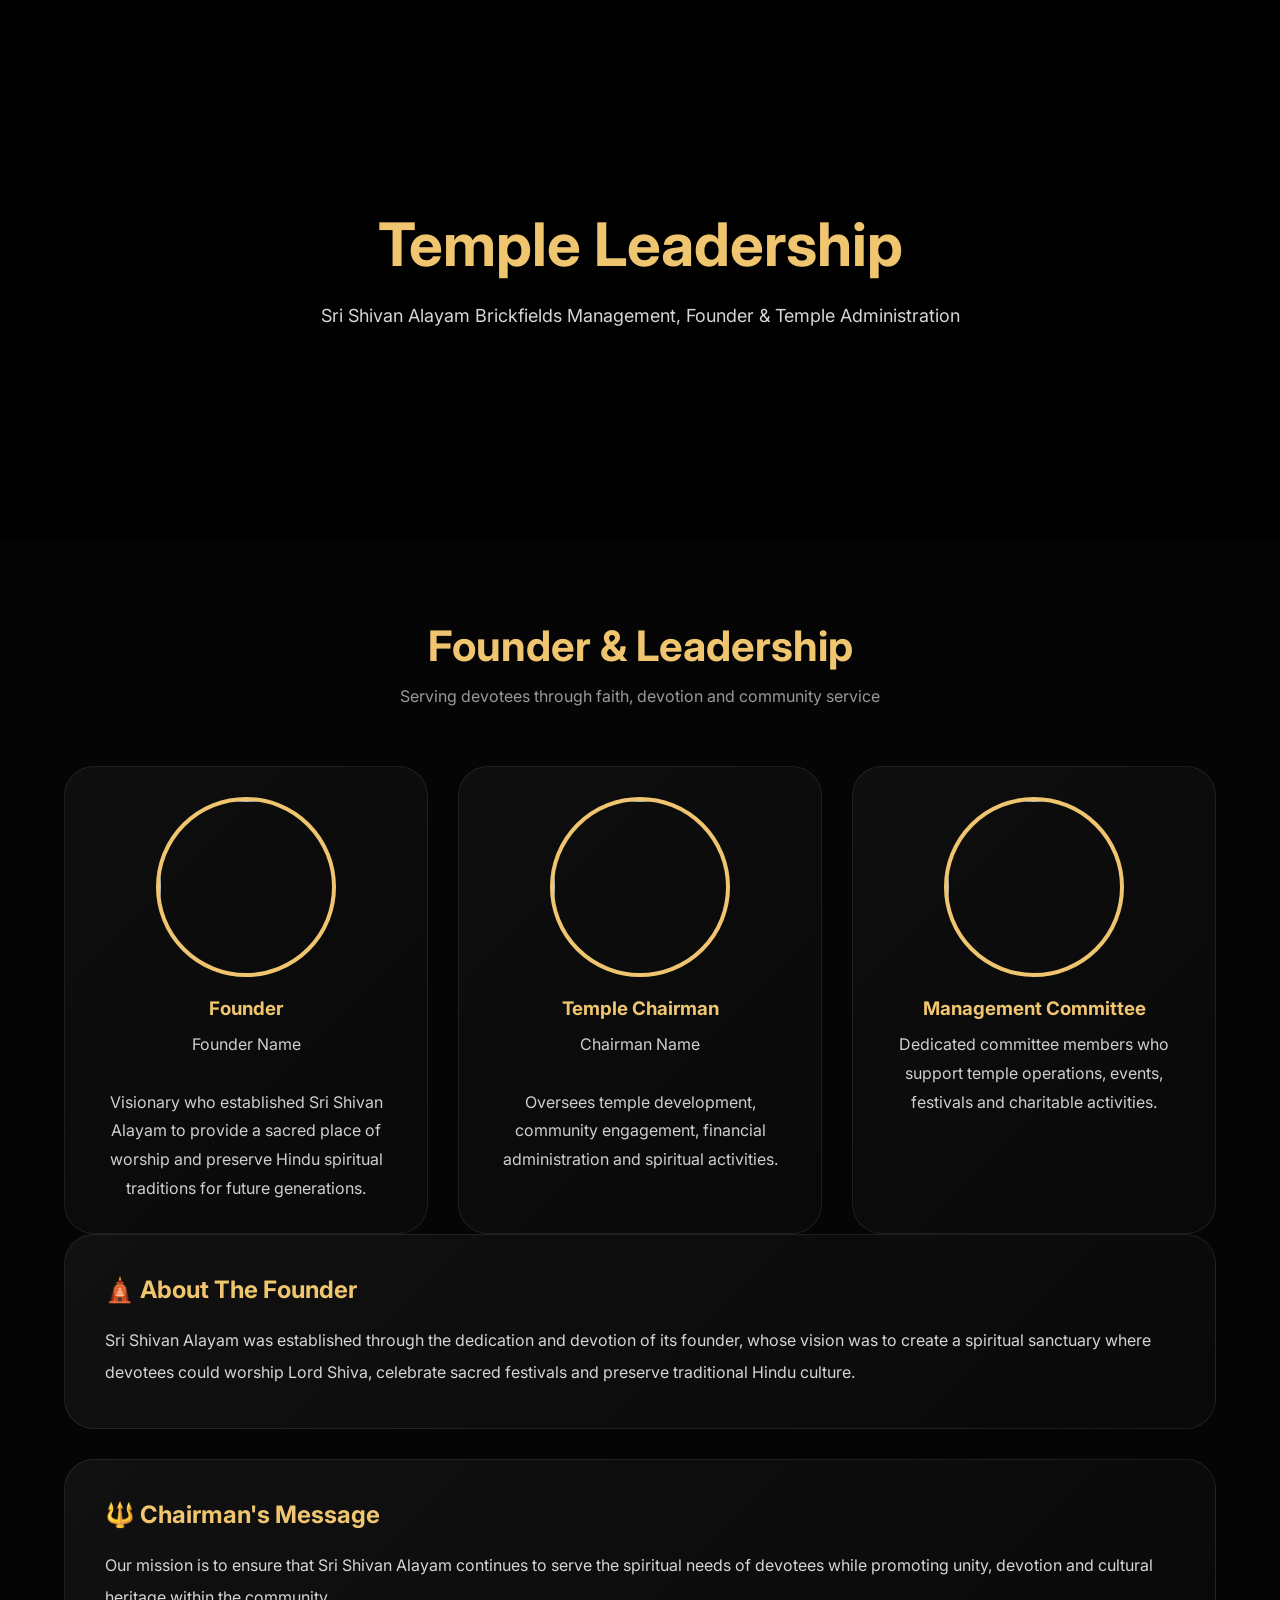
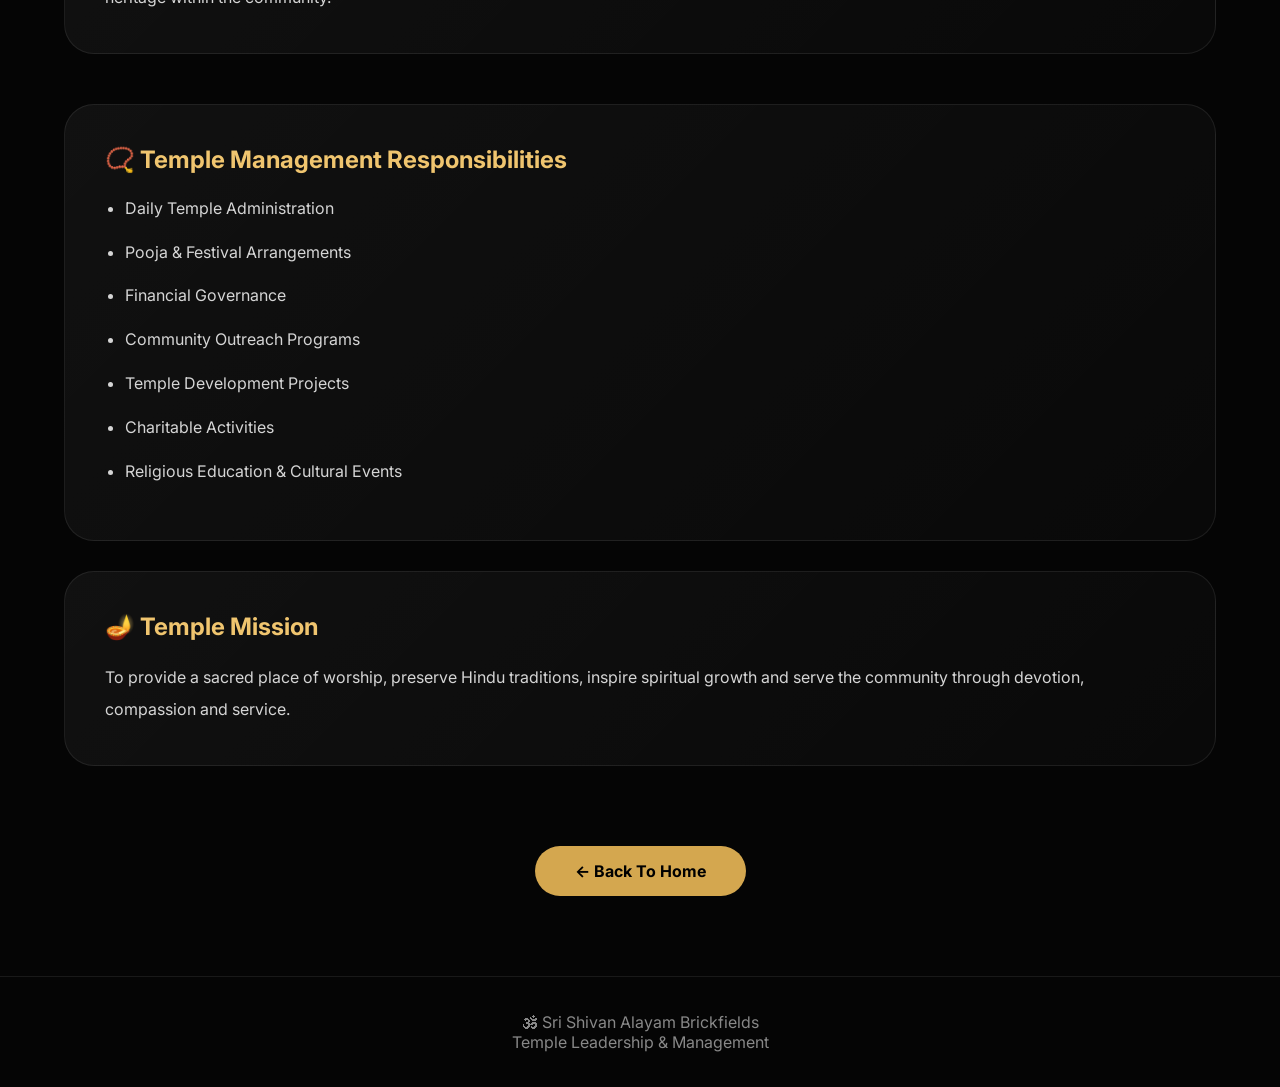
==== management.html @ 4858004a "management.html" ====
<!DOCTYPE html>
<html lang="en">

<head>

<meta charset="UTF-8">
<meta name="viewport" content="width=device-width, initial-scale=1.0">

<title>Temple Leadership & Management | Sri Shivan Alayam</title>

<link href="https://fonts.googleapis.com/css2?family=Inter:wght@300;400;500;600;700;800&display=swap" rel="stylesheet">

<style>

*{
margin:0;
padding:0;
box-sizing:border-box;
font-family:'Inter',sans-serif;
}

body{
background:#050505;
color:white;
overflow-x:hidden;
}

.header{

height:60vh;

background:
linear-gradient(
rgba(0,0,0,0.75),
rgba(0,0,0,0.85)
),
url('shivan.png');

background-size:cover;
background-position:center;

display:flex;
justify-content:center;
align-items:center;
flex-direction:column;

text-align:center;
padding:20px;
}

.header h1{

font-size:60px;
color:#f0c56f;

margin-bottom:20px;
}

.header p{

max-width:800px;

color:#d6d6d6;

font-size:18px;
line-height:1.8;
}

.container{

width:90%;
max-width:1200px;

margin:auto;

padding:80px 0;
}

.section-title{

font-size:42px;
color:#f0c56f;

text-align:center;

margin-bottom:15px;
}

.section-sub{

text-align:center;

color:#999;

margin-bottom:60px;
}

.card{

background:
linear-gradient(
135deg,
rgba(255,255,255,0.05),
rgba(255,255,255,0.02)
);

border:
1px solid rgba(255,255,255,0.08);

padding:40px;

border-radius:30px;

margin-bottom:30px;
}

.card h2{

color:#f0c56f;

margin-bottom:20px;
}

.card p{

line-height:2;
color:#d5d5d5;
}

.leaders{

display:grid;

grid-template-columns:
repeat(auto-fit,minmax(300px,1fr));

gap:30px;
}

.leader{

background:
linear-gradient(
135deg,
rgba(255,255,255,0.04),
rgba(255,255,255,0.02)
);

border:
1px solid rgba(255,255,255,0.08);

border-radius:30px;

padding:30px;

text-align:center;

transition:0.4s;
}

.leader:hover{

transform:translateY(-10px);

border:
1px solid rgba(240,197,111,0.3);
}

.leader img{

width:180px;
height:180px;

border-radius:50%;

object-fit:cover;

border:4px solid #f0c56f;

margin-bottom:20px;
}

.leader h3{

color:#f0c56f;

margin-bottom:10px;
}

.leader p{

color:#cfcfcf;
line-height:1.8;
}

.committee{

margin-top:50px;
}

.committee ul{

padding-left:20px;
}

.committee li{

margin-bottom:15px;
line-height:1.8;
color:#d5d5d5;
}

.back-btn{

display:inline-block;

margin-top:50px;

padding:15px 40px;

background:#d4a74f;

color:black;

text-decoration:none;

border-radius:50px;

font-weight:700;
}

.center{

text-align:center;
}

footer{

text-align:center;

padding:35px;

border-top:
1px solid rgba(255,255,255,0.08);

color:#888;
}

@media(max-width:768px){

.header h1{

font-size:40px;
}

.section-title{

font-size:32px;
}

}

</style>

</head>

<body>

<div class="header">

<h1>
Temple Leadership
</h1>

<p>
Sri Shivan Alayam Brickfields
Management, Founder & Temple Administration
</p>

</div>

<div class="container">

<h2 class="section-title">
Founder & Leadership
</h2>

<p class="section-sub">
Serving devotees through faith, devotion and community service
</p>

<div class="leaders">

<div class="leader">

<img src="founder.jpg">

<h3>
Founder
</h3>

<p>

Founder Name

<br><br>

Visionary who established Sri Shivan Alayam to provide a sacred place of worship and preserve Hindu spiritual traditions for future generations.

</p>

</div>

<div class="leader">

<img src="chairman.jpg">

<h3>
Temple Chairman
</h3>

<p>

Chairman Name

<br><br>

Oversees temple development, community engagement, financial administration and spiritual activities.

</p>

</div>

<div class="leader">

<img src="committee.jpg">

<h3>
Management Committee
</h3>

<p>

Dedicated committee members who support temple operations, events, festivals and charitable activities.

</p>

</div>

</div>

<div class="card">

<h2>
🛕 About The Founder
</h2>

<p>

Sri Shivan Alayam was established through the dedication and devotion of its founder, whose vision was to create a spiritual sanctuary where devotees could worship Lord Shiva, celebrate sacred festivals and preserve traditional Hindu culture.

</p>

</div>

<div class="card">

<h2>
🔱 Chairman's Message
</h2>

<p>

Our mission is to ensure that Sri Shivan Alayam continues to serve the spiritual needs of devotees while promoting unity, devotion and cultural heritage within the community.

</p>

</div>

<div class="card committee">

<h2>
📿 Temple Management Responsibilities
</h2>

<ul>

<li>Daily Temple Administration</li>

<li>Pooja & Festival Arrangements</li>

<li>Financial Governance</li>

<li>Community Outreach Programs</li>

<li>Temple Development Projects</li>

<li>Charitable Activities</li>

<li>Religious Education & Cultural Events</li>

</ul>

</div>

<div class="card">

<h2>
🪔 Temple Mission
</h2>

<p>

To provide a sacred place of worship, preserve Hindu traditions, inspire spiritual growth and serve the community through devotion, compassion and service.

</p>

</div>

<div class="center">

<a href="index.html" class="back-btn">

← Back To Home

</a>

</div>

</div>

<footer>

🕉 Sri Shivan Alayam Brickfields

<br>

Temple Leadership & Management

</footer>

</body>

</html>
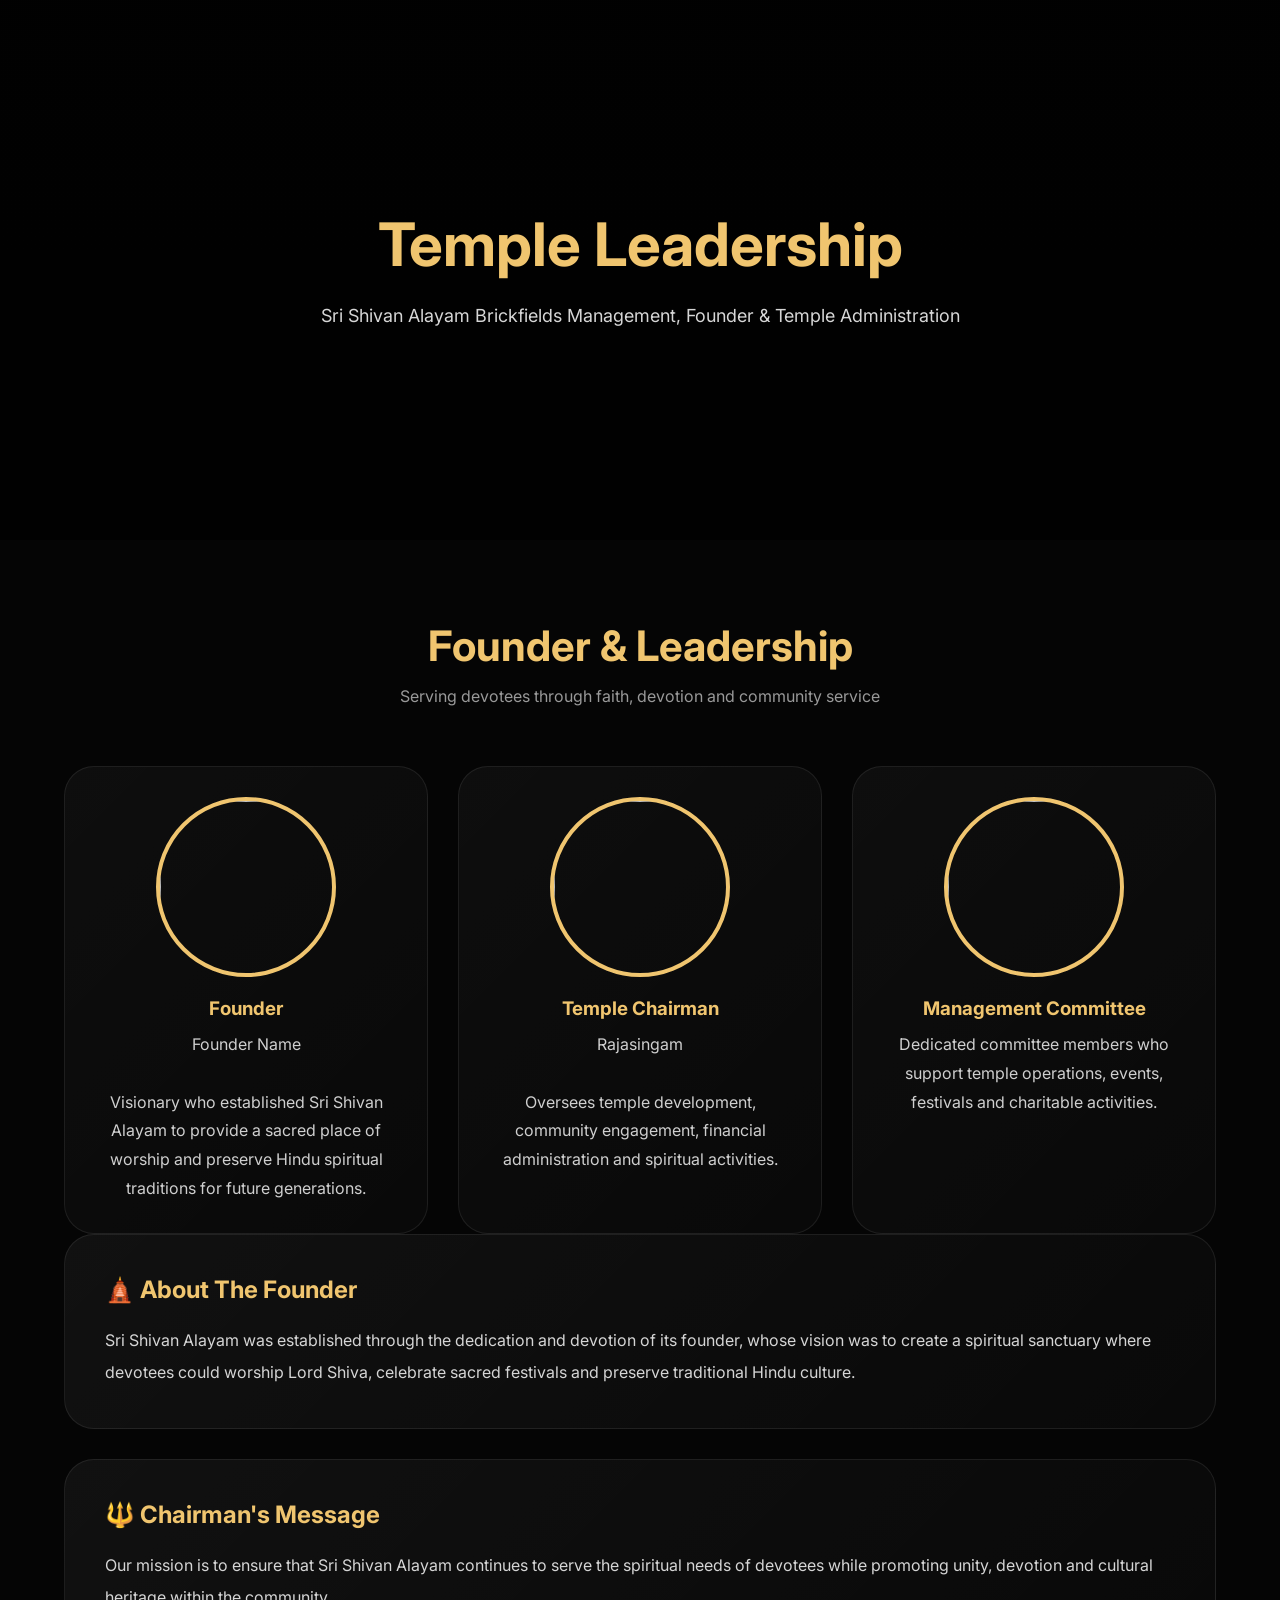
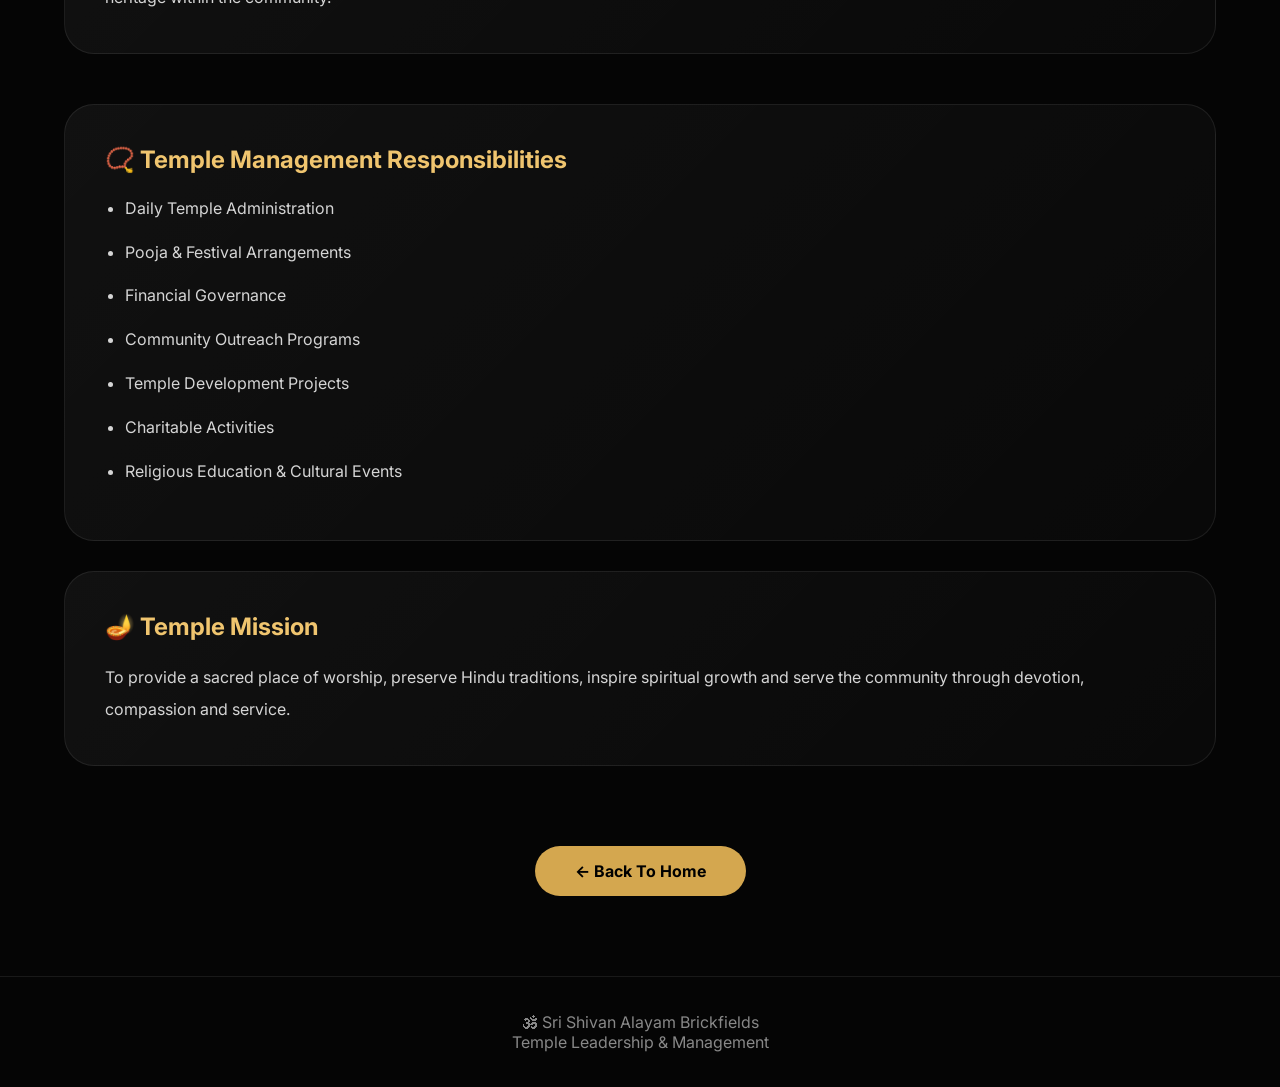
==== commit 3ff97f55: "management.html" ====
--- a/management.html
+++ b/management.html
@@ -313,7 +313,7 @@
 
 <div class="leader">
 
-<img src="chairman.jpg">
+<img src="Chairman.jpg">
 
 <h3>
 Temple Chairman
@@ -321,7 +321,7 @@
 
 <p>
 
-Chairman Name
+Rajasingam
 
 <br><br>
 
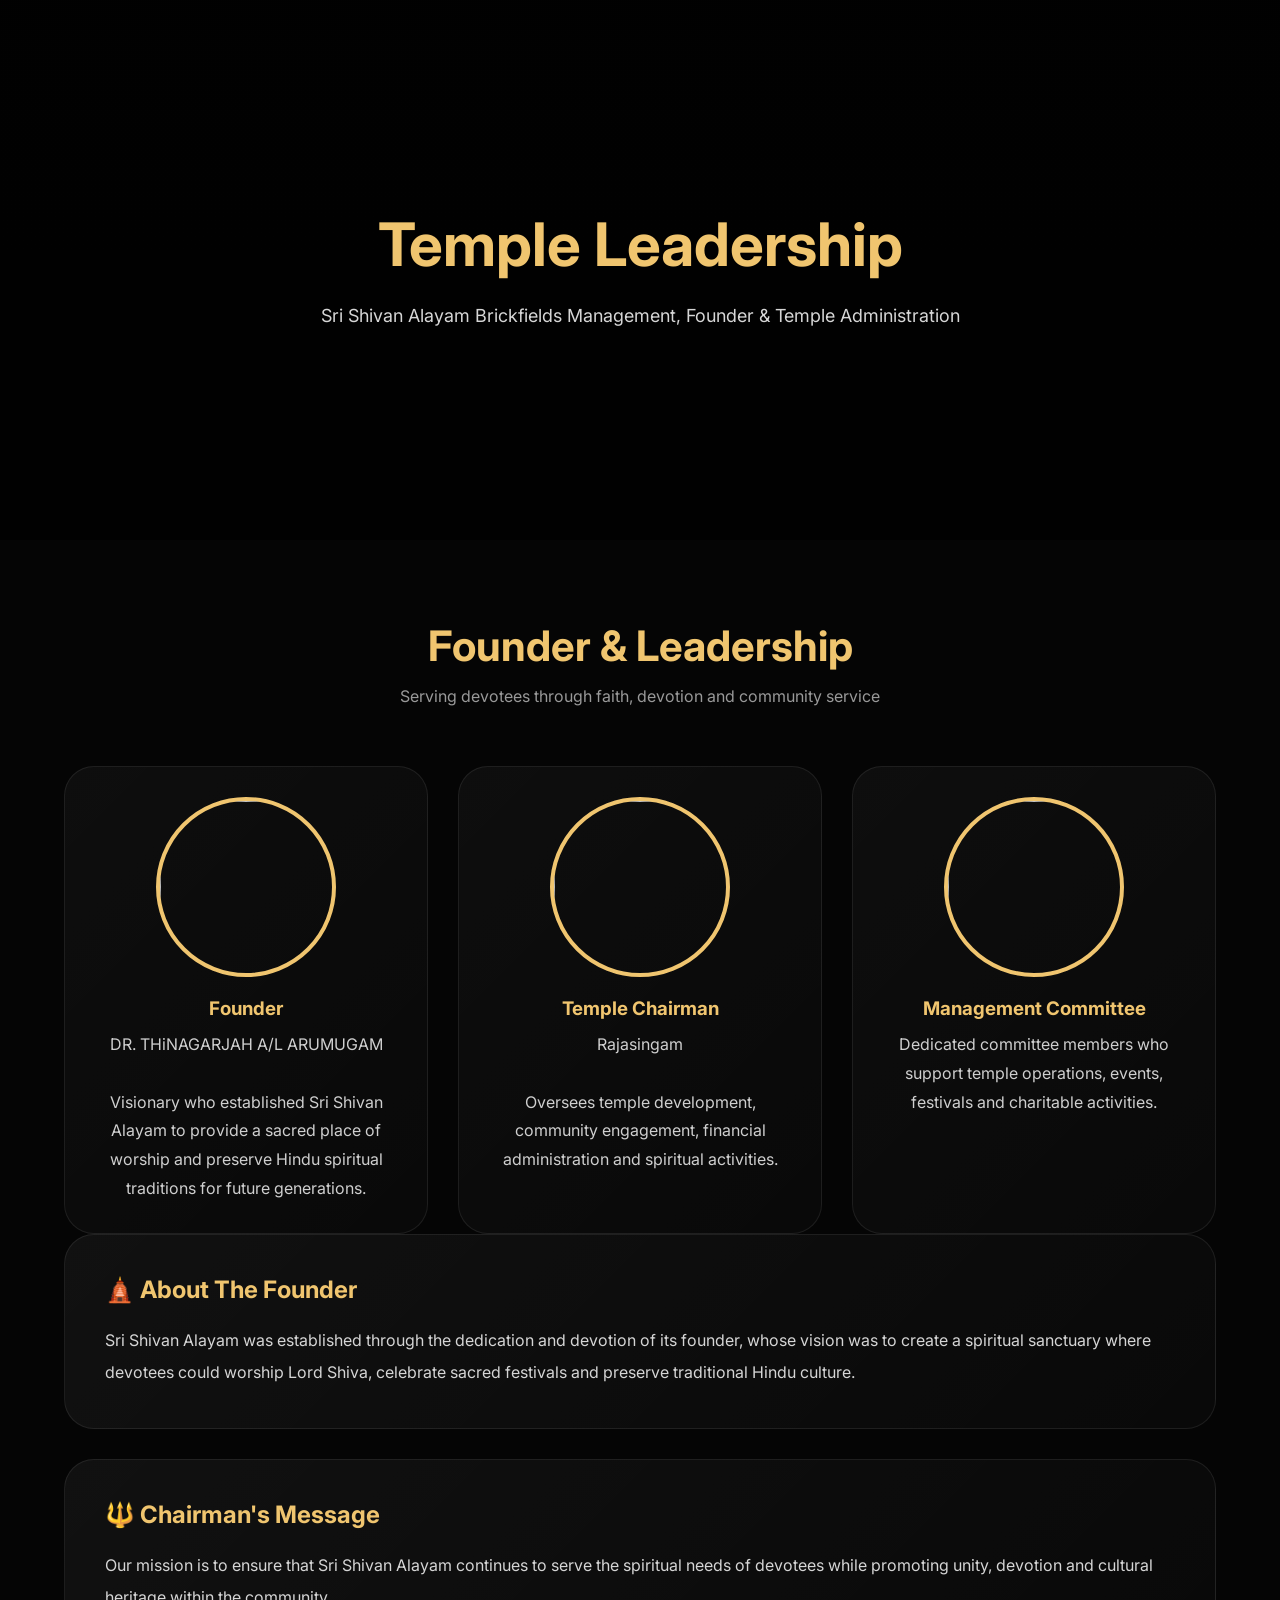
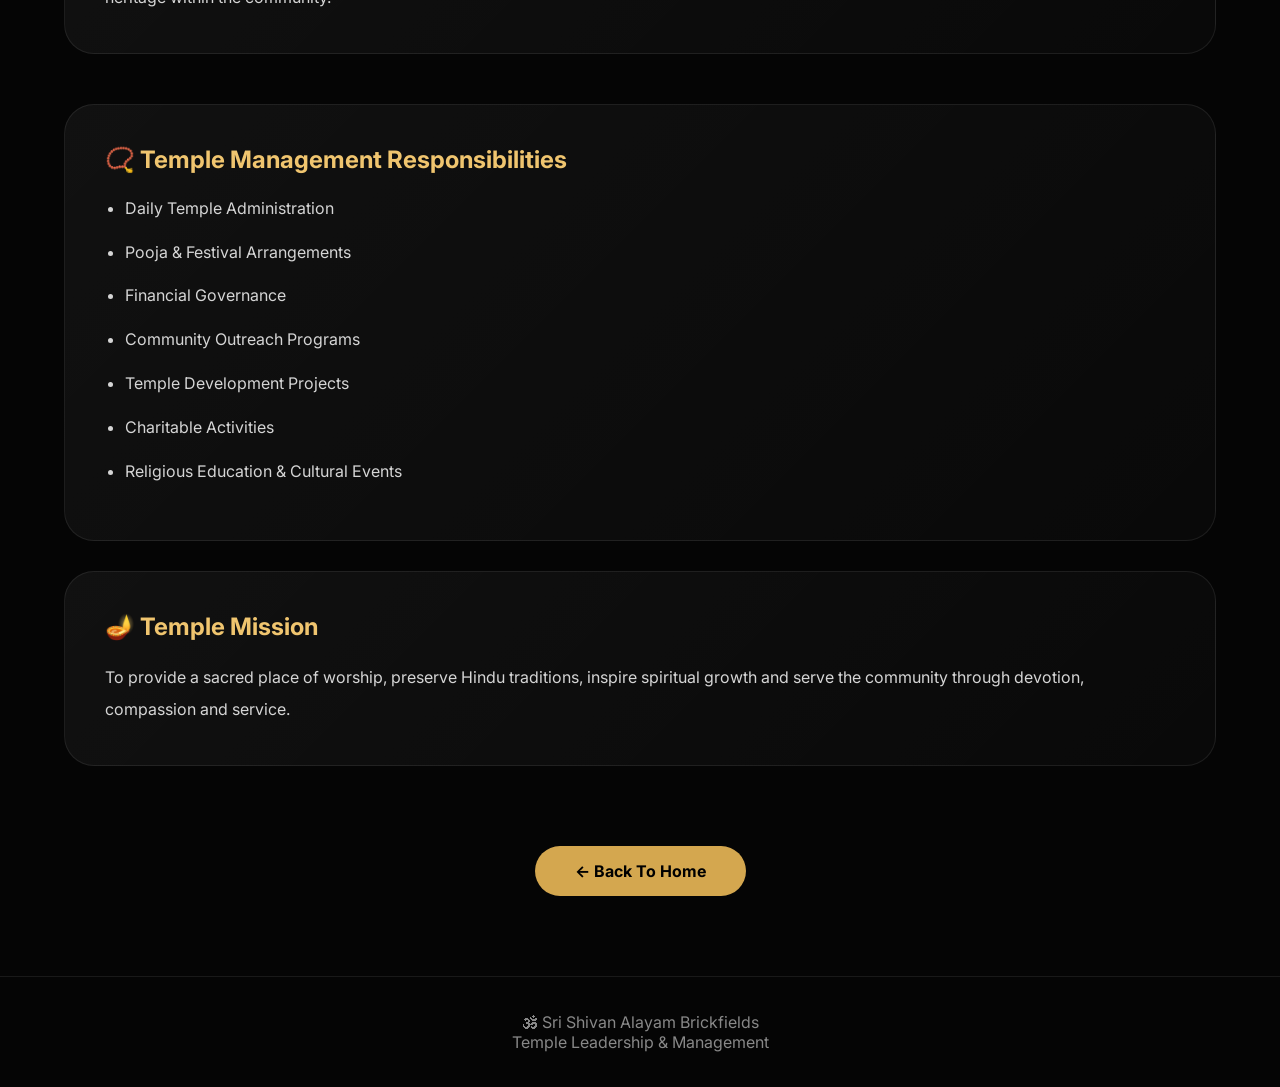
==== commit 084d65ad: "management.html" ====
--- a/management.html
+++ b/management.html
@@ -301,7 +301,7 @@
 
 <p>
 
-Founder Name
+DR. THiNAGARJAH A/L ARUMUGAM
 
 <br><br>
 
